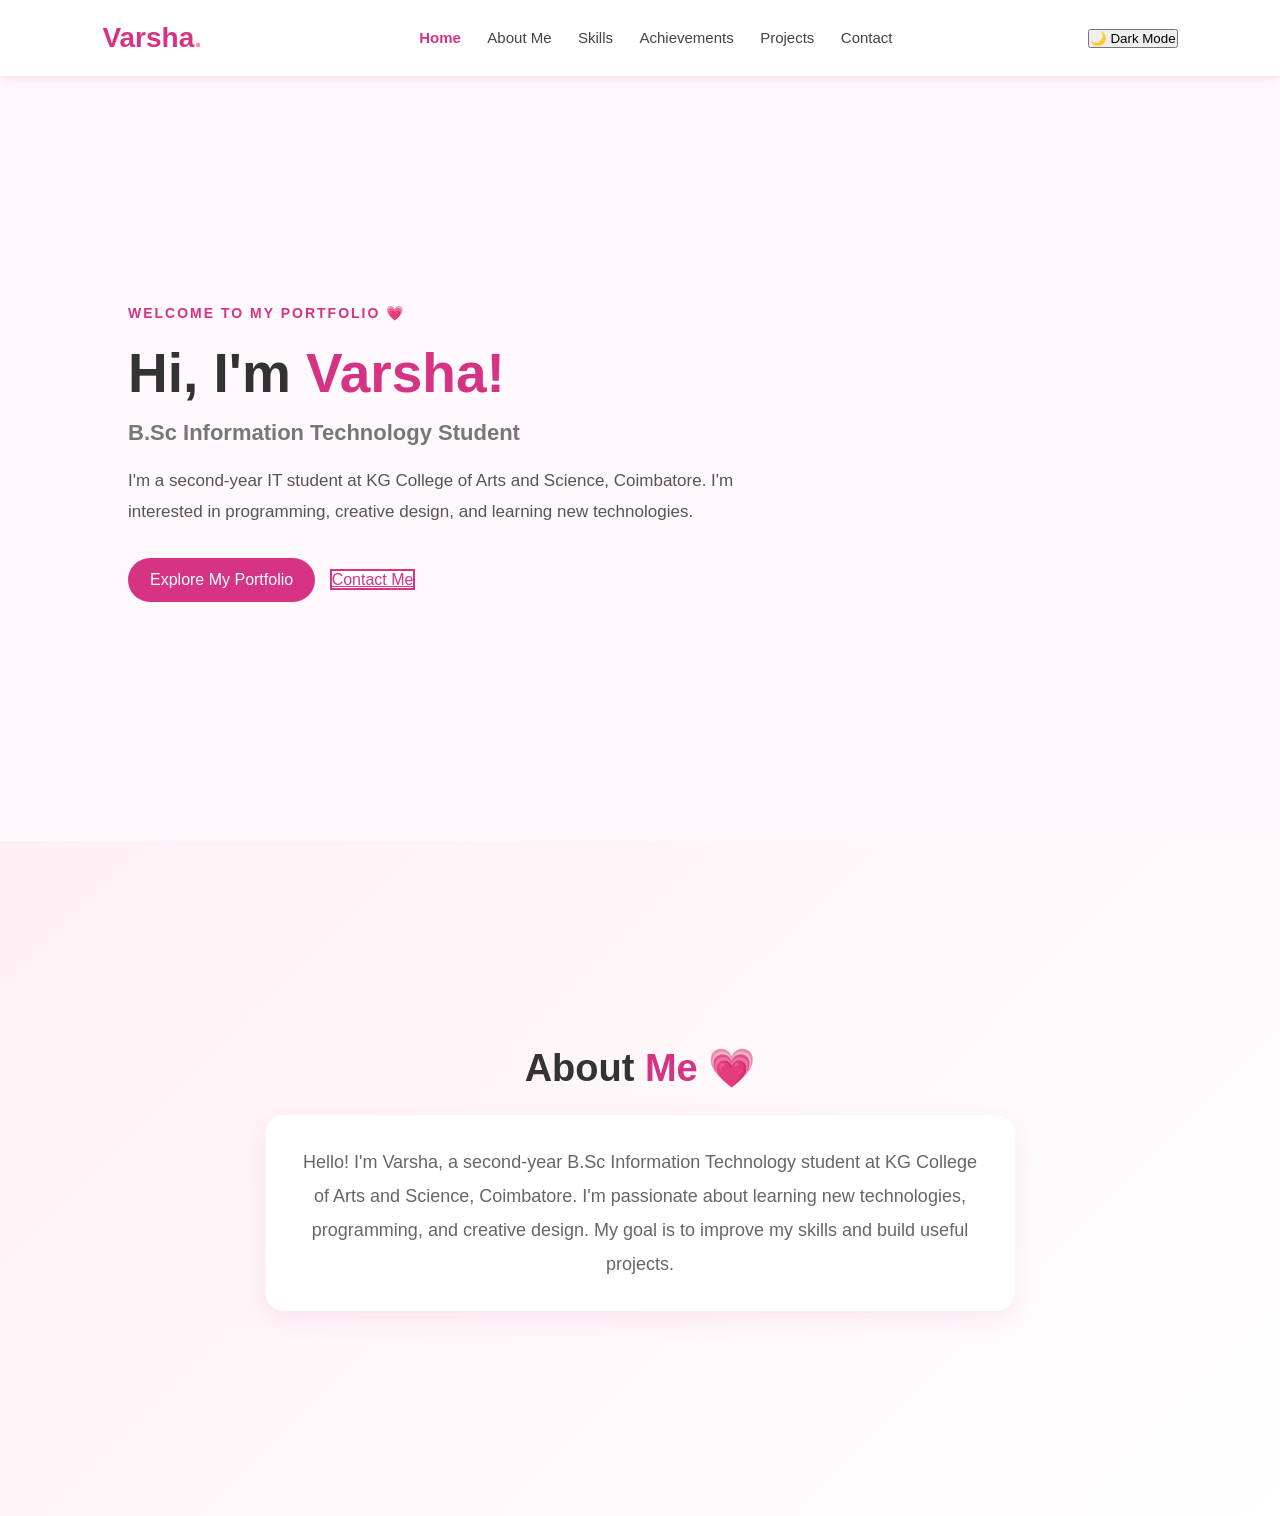
==== index.html @ 6ab9f8ab "Add files via upload" ====
<!DOCTYPE html><html lang="en">
<head>
    <meta charset="UTF-8">
    <meta name="viewport" content="width=device-width, initial-scale=1.0">
    <title>Varsha's Portfolio</title>
    <link rel="stylesheet" href="style.css">
</head>
<body><header>
    <h2>Varsha<span>.</span></h2>

    <nav>
    <a href="index.html" class="active">Home</a>
    <a href="about.html">About Me</a>
    <a href="skills.html">Skills</a>
    <a href="achievements.html">Achievements</a>
    <a href="projects.html">Projects</a>
    <a href="contact.html">Contact</a>
</nav>
<button id="themeToggle">🌙 Dark Mode</button>
</header>

<section id="home">
    <div class="intro">
        <p class="welcome">WELCOME TO MY PORTFOLIO 💗</p>

        <h1>Hi, I'm <span>Varsha!</span></h1>

        <h3>B.Sc Information Technology Student</h3>

        <p>
            I'm a second-year IT student at KG College of Arts and Science,
            Coimbatore. I'm interested in programming, creative design,
            and learning new technologies.
        </p>

        <a href="#about" class="button">Explore My Portfolio</a>
        <a href="contact.html" class="button-outline">Contact Me</a>
    </div>
</section>
<section id="about">
        <h2>About <span>Me</span> 💗</h2>    <p>
        Hello! I'm Varsha, a second-year B.Sc Information Technology
        student at KG College of Arts and Science, Coimbatore.
        I'm passionate about learning new technologies, programming,
        and creative design. My goal is to improve my skills and
        build useful projects.
    </p>
</section>
<button id="backToTop" title="Back to Top">↑</button>

<script src="script.js"></script>

</body>
</html>
---- style.css ----
* {
  margin: 0;
  padding: 0;
  box-sizing: border-box;
  scroll-behavior: smooth;
  }

body {
font-family: Arial, sans-serif;
background-color: #fff8fc;
color: #333;
}

header {
display: flex;
justify-content: space-between;
align-items: center;
padding: 22px 8%;
background-color: white;
box-shadow: 0 2px 10px #f5dce9;
}

header h2 {
color: #d63384;
font-size: 28px;
}

header h2 span {
color: #ff8fab;
}

nav a {
text-decoration: none;
color: #444;
margin-left: 22px;
font-size: 15px;
}

nav a:hover {
color: #d63384;
}

#home {
min-height: 85vh;
display: flex;
align-items: center;
padding: 60px 10%;
}

.intro {
max-width: 650px;
}

.welcome {
color: #d63384;
font-size: 14px;
font-weight: bold;
letter-spacing: 2px;
margin-bottom: 20px;
}

.intro h1 {
font-size: 55px;
margin-bottom: 15px;
}

.intro h1 span {
color: #d63384;
}

.intro h3 {
color: #777;
font-size: 22px;
margin-bottom: 20px;
}

.intro > p:not(.welcome) {
font-size: 17px;
line-height: 1.8;
margin-bottom: 30px;
color: #555;
}

.button {
display: inline-block;
background-color: #d63384;
color: white;
text-decoration: none;
padding: 13px 22px;
border-radius: 25px;
margin-right: 10px;
margin-bottom: 10px;
transition: 0.3s;
}

.button:hover {
background-color: #ad2167;
transform: translateY(-3px);
}

.button-outline {
background-color: white;
color: #d63384;
border: 2px solid #d63384;
}

.button-outline:hover {
background-color: #d63384;
color: white;
}
/* About Me Section */

#about {
min-height: 75vh;
padding: 100px 10%;
background: linear-gradient(135deg, #fff0f6, #ffffff);
display: flex;
flex-direction: column;
justify-content: center;
align-items: center;
text-align: center;
}

#about h2 {
font-size: 38px;
color: #333333;
margin-bottom: 25px;
}

#about h2 span {
color: #d63384;
}

#about p {
max-width: 750px;
font-size: 18px;
line-height: 1.9;
color: #666666;
background: white;
padding: 30px;
border-radius: 20px;
box-shadow: 0 8px 25px rgba(214, 51, 132, 0.10);
}

/* Active Navigation Link */

nav a.active {
color: #d63384;
font-weight: bold;
}

/* About Me Separate Page */

.about-page {
min-height: 85vh;
padding: 70px 10%;
text-align: center;
background: linear-gradient(135deg, #fff0f6, #ffffff);
}

.about-page h1 {
font-size: 45px;
margin: 15px 0 30px;
}

.about-page h1 span {
color: #d63384;
}

.about-card {
max-width: 800px;
margin: 0 auto 30px;
padding: 40px;
background: white;
border-radius: 20px;
box-shadow: 0 8px 25px rgba(214, 51, 132, 0.12);
}

.about-icon {
font-size: 45px;
margin-bottom: 15px;
}

.about-card h2 {
color: #d63384;
margin-bottom: 20px;
}

.about-card > p {
color: #555;
font-size: 17px;
line-height: 1.8;
margin-bottom: 15px;
}

.about-details {
margin-top: 25px;
padding: 20px;
background: #fff5fa;
border-radius: 15px;
text-align: left;
}

.about-details p {
margin: 12px 0;
line-height: 1.6;
}

@media (max-width: 768px) {
header {
flex-direction: column;
gap: 15px;
}

nav {
    display: flex;
    flex-wrap: wrap;
    justify-content: center;
    gap: 12px;
}

nav a {
    margin-left: 0;
}

.about-page {
    padding: 45px 5%;
}

.about-page h1 {
    font-size: 35px;
}

.about-card {
    padding: 25px 20px;
}

}

#backToTop {
    display: none;
    position: fixed;
    bottom: 20px;
    right: 20px;
    background: #d63384;
    color: white;
    border: none;
    border-radius: 50%;
    width: 45px;
    height: 45px;
    font-size: 24px;
    cursor: pointer;
    box-shadow: 0 4px 10px rgba(214, 51, 132, 0.3);
    z-index: 1000;
}

#backToTop:hover {
    background: #b0256b;
}

.dark-mode {
    background: #222;
    color: white;
}

.dark-mode .about-page {
    background: #292929;
}

.dark-mode .about-card {
    background: #383838;
    color: white;
}

.dark-mode .about-card p {
    color: #eeeeee;
}
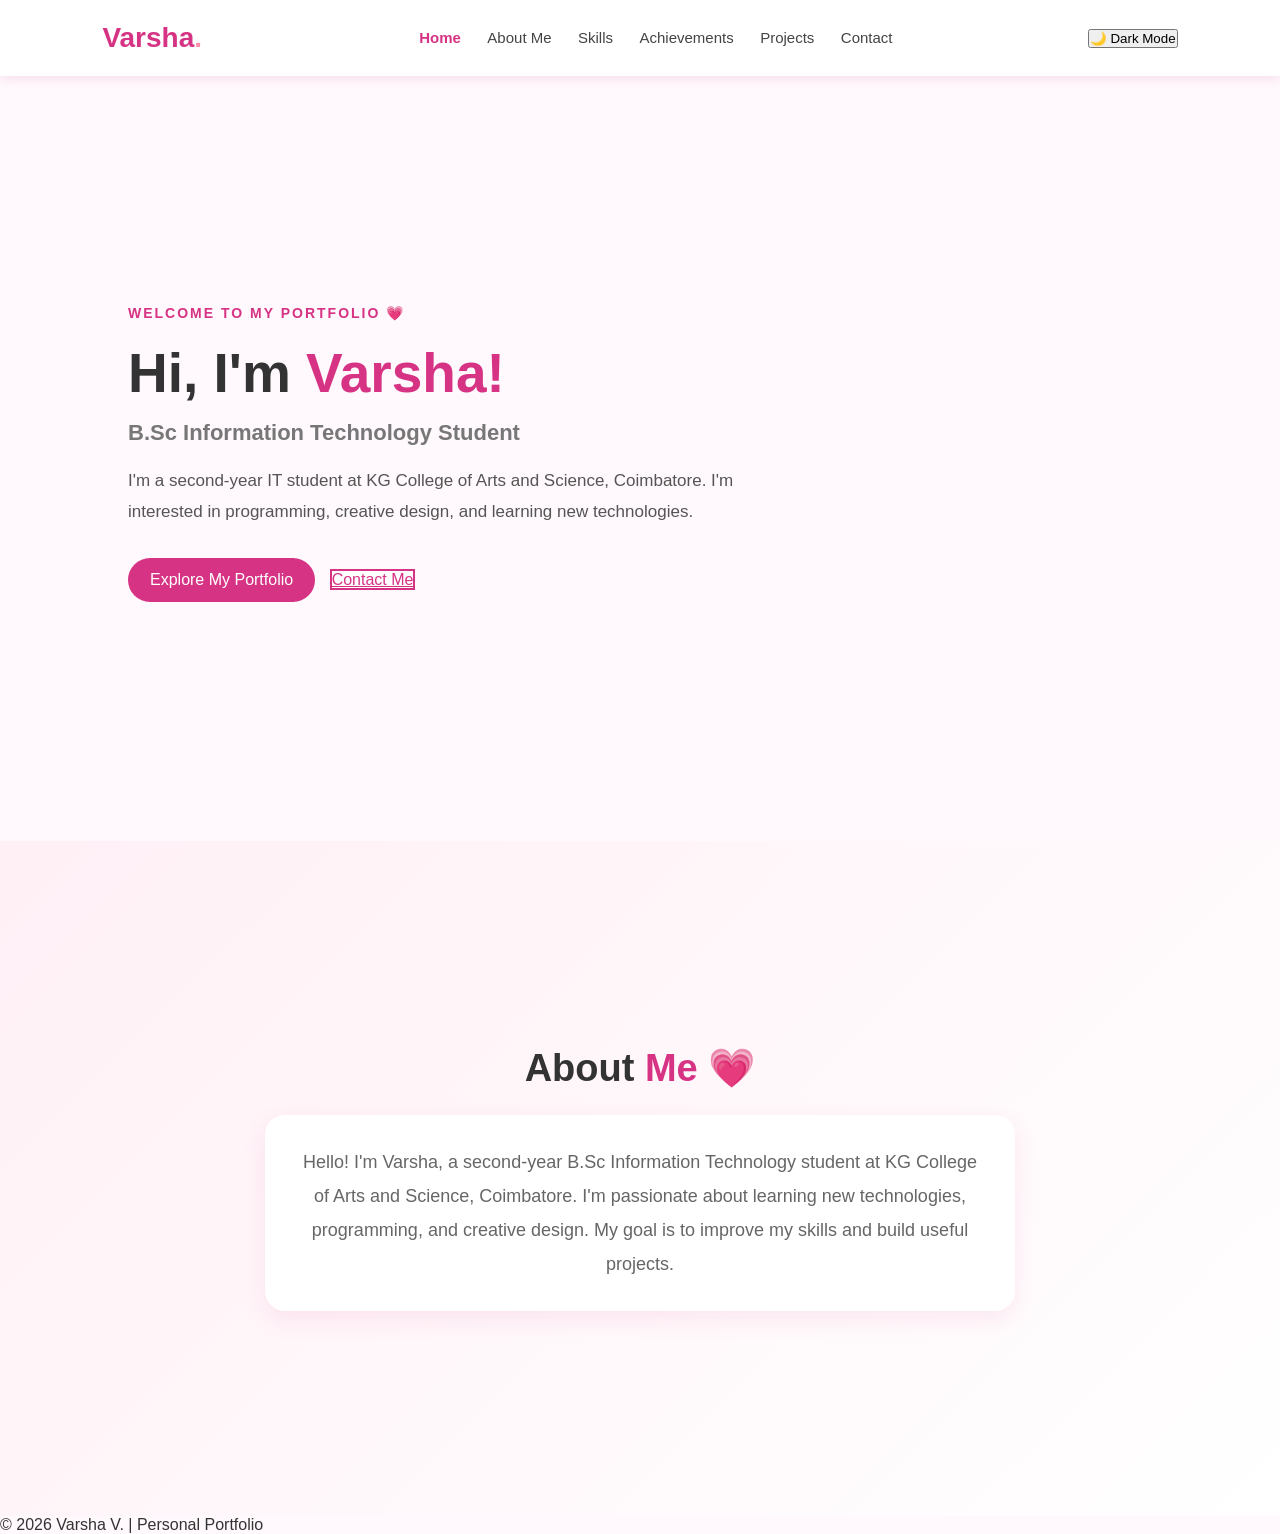
==== commit 37a25fa8: "Update index.html" ====
--- a/index.html
+++ b/index.html
@@ -47,8 +47,13 @@
     </p>
 </section>
 <button id="backToTop" title="Back to Top">↑</button>
+<footer>
+    <p>© 2026 Varsha V. | Personal Portfolio</p>
+</footer>
+
 
 <script src="script.js"></script>
 
+
 </body>
-</html>+</html>
